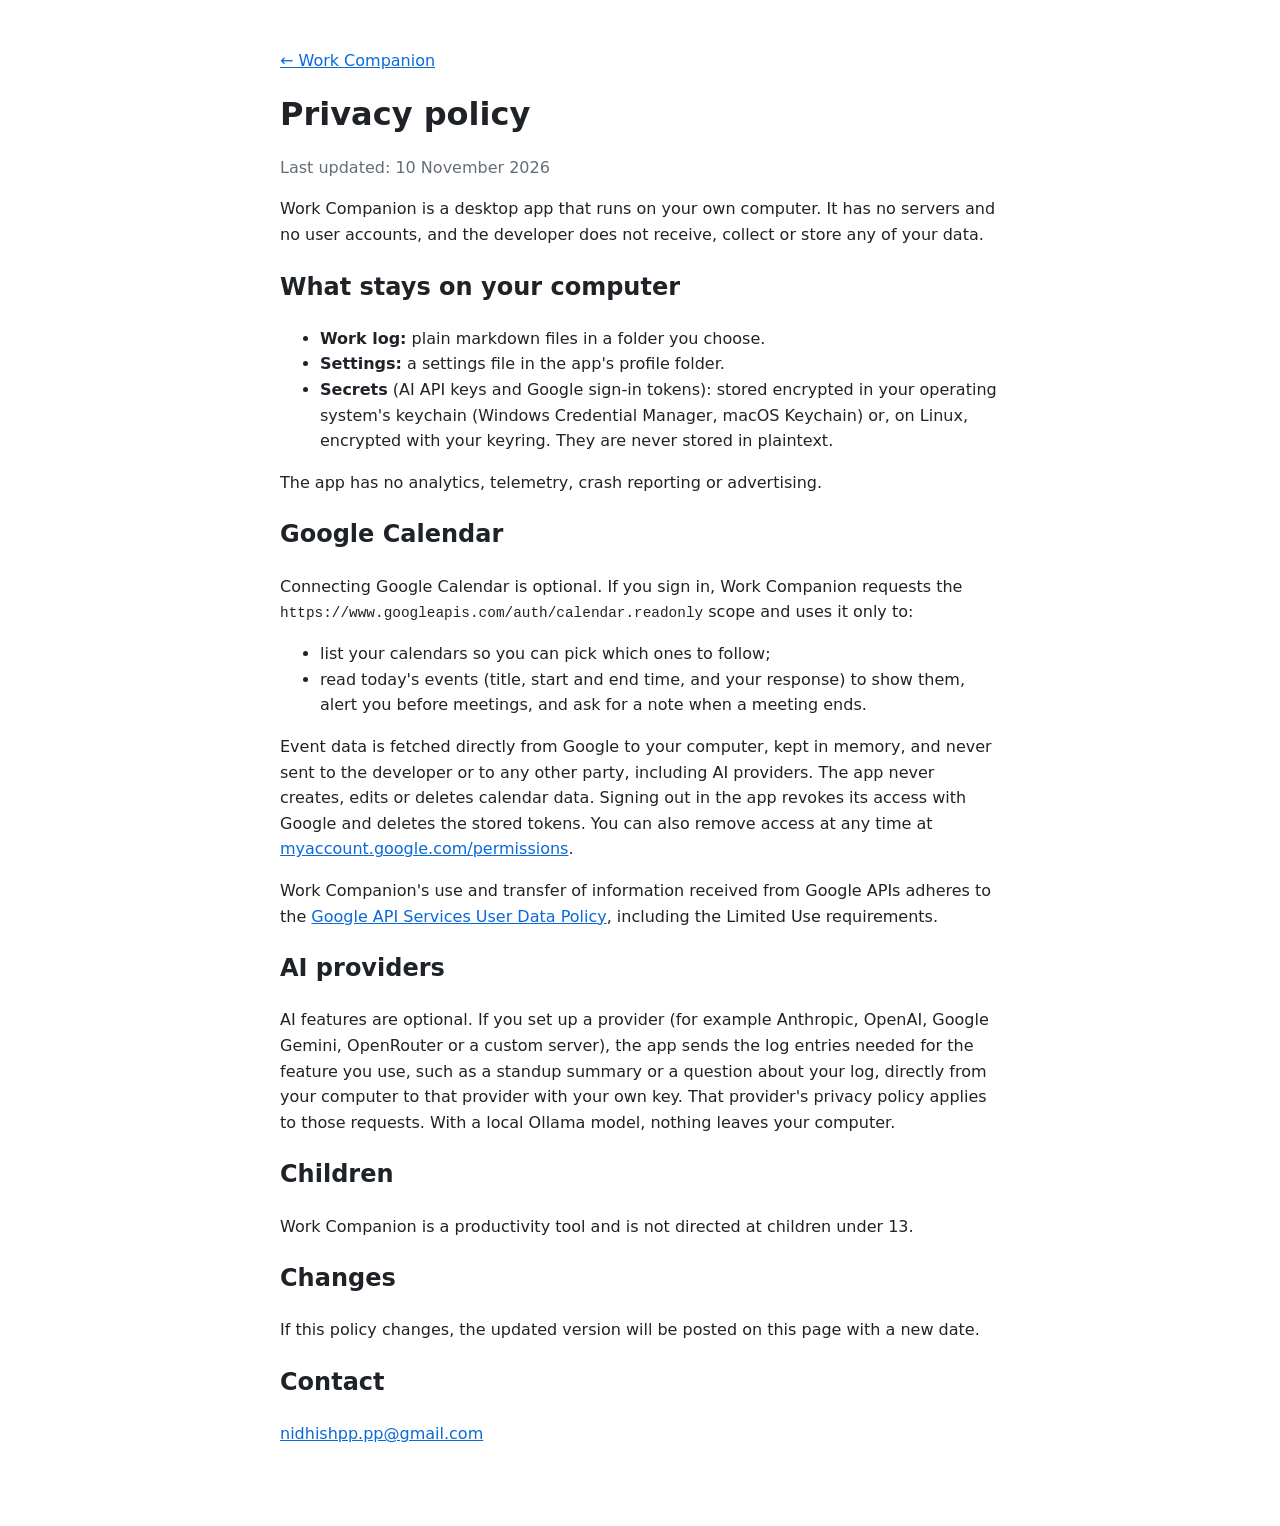
==== privacy.html @ aea735ed "Work Companion home page, privacy policy and terms Co-Authored-By: Claude Opus 5.5 <noreply@anthropi" ====
<!doctype html>
<html lang="en">
<head>
<meta charset="utf-8">
<meta name="viewport" content="width=device-width, initial-scale=1">
<title>Work Companion privacy policy</title>
<link rel="stylesheet" href="style.css">
</head>
<body>
<main>
  <p><a href="./">← Work Companion</a></p>
  <h1>Privacy policy</h1>
  <p class="muted">Last updated: 10 November 2026</p>

  <p>Work Companion is a desktop app that runs on your own computer. It has no servers and no user accounts, and the developer does not receive, collect or store any of your data.</p>

  <h2>What stays on your computer</h2>
  <ul>
    <li><strong>Work log:</strong> plain markdown files in a folder you choose.</li>
    <li><strong>Settings:</strong> a settings file in the app's profile folder.</li>
    <li><strong>Secrets</strong> (AI API keys and Google sign-in tokens): stored encrypted in your operating system's keychain (Windows Credential Manager, macOS Keychain) or, on Linux, encrypted with your keyring. They are never stored in plaintext.</li>
  </ul>
  <p>The app has no analytics, telemetry, crash reporting or advertising.</p>

  <h2>Google Calendar</h2>
  <p>Connecting Google Calendar is optional. If you sign in, Work Companion requests the <code>https://www.googleapis.com/auth/calendar.readonly</code> scope and uses it only to:</p>
  <ul>
    <li>list your calendars so you can pick which ones to follow;</li>
    <li>read today's events (title, start and end time, and your response) to show them, alert you before meetings, and ask for a note when a meeting ends.</li>
  </ul>
  <p>Event data is fetched directly from Google to your computer, kept in memory, and never sent to the developer or to any other party, including AI providers. The app never creates, edits or deletes calendar data. Signing out in the app revokes its access with Google and deletes the stored tokens. You can also remove access at any time at <a href="https://myaccount.google.com/permissions">myaccount.google.com/permissions</a>.</p>
  <p>Work Companion's use and transfer of information received from Google APIs adheres to the <a href="https://developers.google.com/terms/api-services-user-data-policy">Google API Services User Data Policy</a>, including the Limited Use requirements.</p>

  <h2>AI providers</h2>
  <p>AI features are optional. If you set up a provider (for example Anthropic, OpenAI, Google Gemini, OpenRouter or a custom server), the app sends the log entries needed for the feature you use, such as a standup summary or a question about your log, directly from your computer to that provider with your own key. That provider's privacy policy applies to those requests. With a local Ollama model, nothing leaves your computer.</p>

  <h2>Children</h2>
  <p>Work Companion is a productivity tool and is not directed at children under 13.</p>

  <h2>Changes</h2>
  <p>If this policy changes, the updated version will be posted on this page with a new date.</p>

  <h2>Contact</h2>
  <p><a href="mailto:nidhishpp.pp@gmail.com">nidhishpp.pp@gmail.com</a></p>
</main>
</body>
</html>
---- style.css ----
:root { color-scheme: light dark; --fg: #1f2328; --bg: #ffffff; --muted: #656d76; --link: #0969da; }
@media (prefers-color-scheme: dark) { :root { --fg: #e6edf3; --bg: #0d1117; --muted: #8d96a0; --link: #4493f8; } }
body { margin: 0; background: var(--bg); color: var(--fg); font: 16px/1.6 system-ui, -apple-system, "Segoe UI", sans-serif; }
main { max-width: 720px; margin: 0 auto; padding: 32px 16px 64px; }
a { color: var(--link); }
h1 { line-height: 1.2; }
code { font-size: 0.9em; overflow-wrap: anywhere; }
.muted { color: var(--muted); }
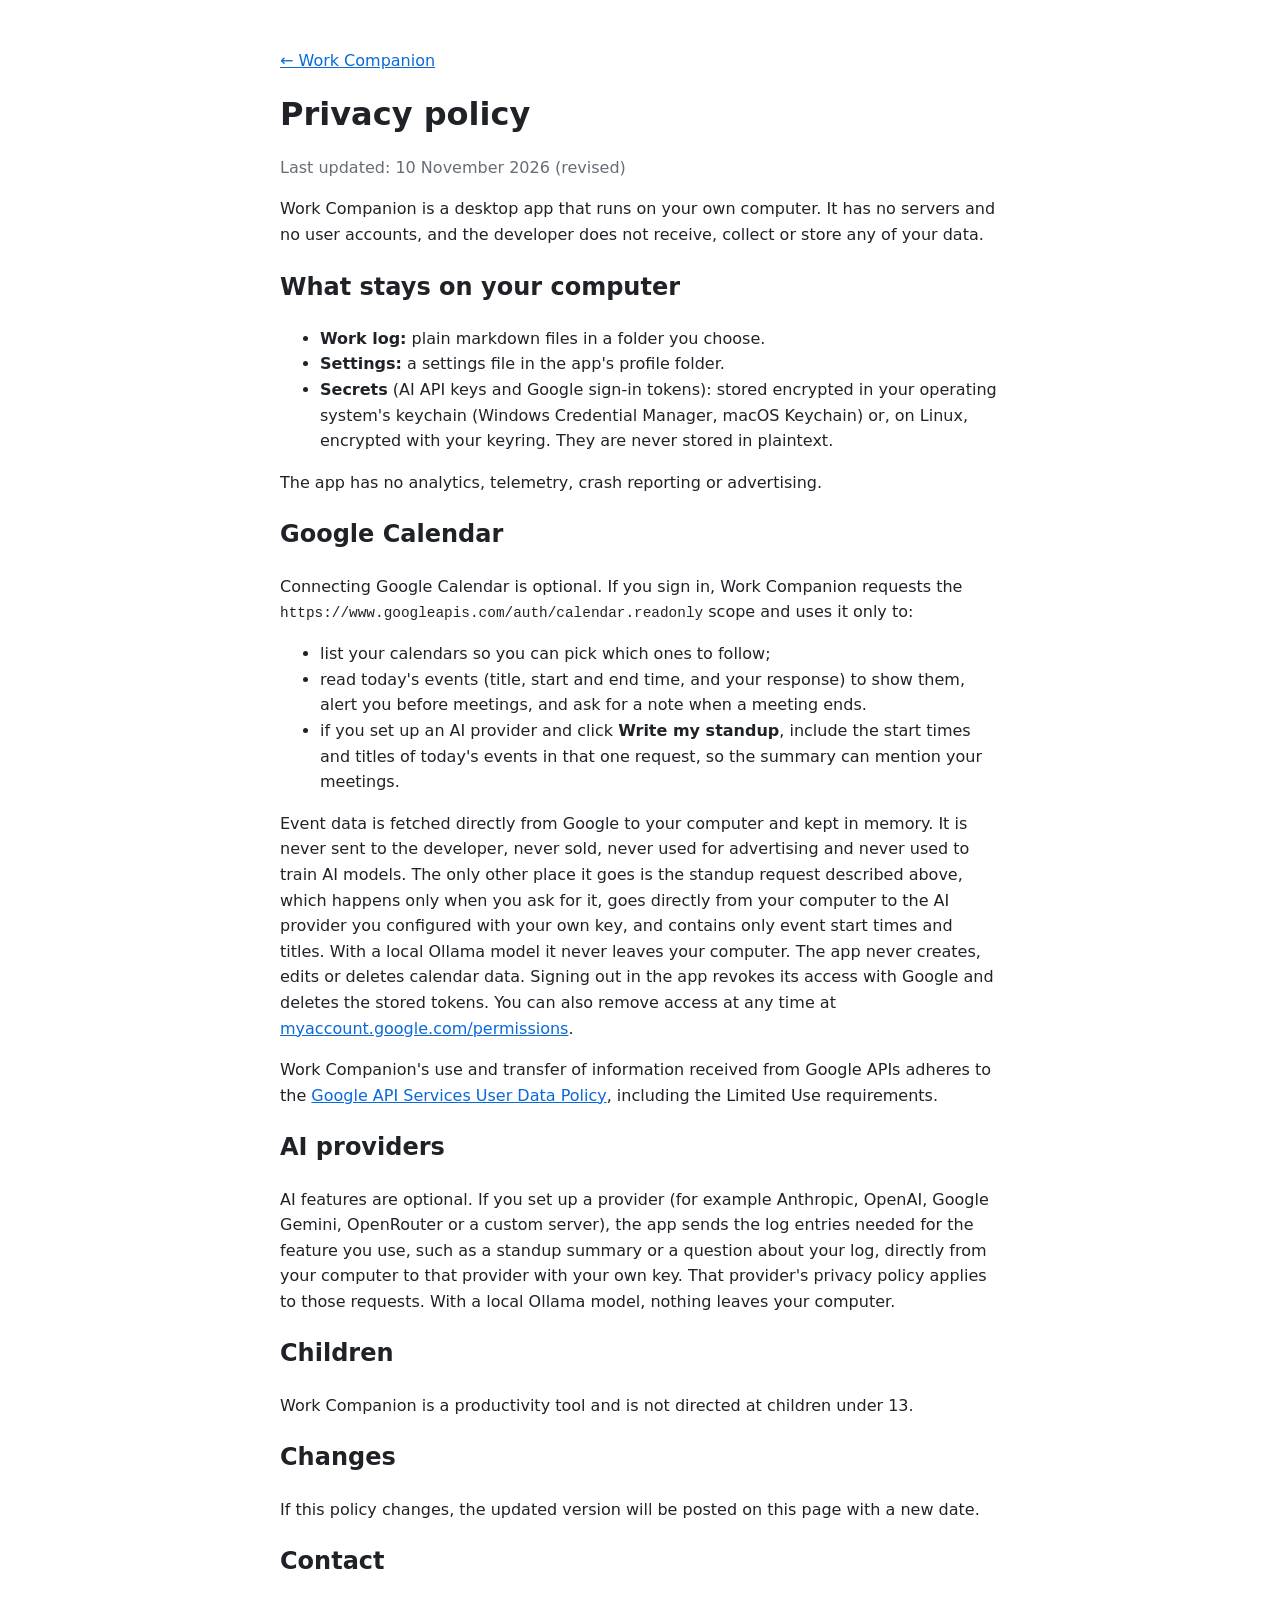
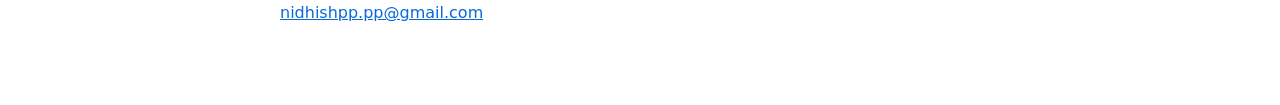
==== commit 8d2ca954: "Privacy policy: disclose meeting titles in the AI standup request" ====
--- a/privacy.html
+++ b/privacy.html
@@ -10,7 +10,7 @@
 <main>
   <p><a href="./">← Work Companion</a></p>
   <h1>Privacy policy</h1>
-  <p class="muted">Last updated: 10 November 2026</p>
+  <p class="muted">Last updated: 10 November 2026 (revised)</p>
 
   <p>Work Companion is a desktop app that runs on your own computer. It has no servers and no user accounts, and the developer does not receive, collect or store any of your data.</p>
 
@@ -27,8 +27,9 @@
   <ul>
     <li>list your calendars so you can pick which ones to follow;</li>
     <li>read today's events (title, start and end time, and your response) to show them, alert you before meetings, and ask for a note when a meeting ends.</li>
+    <li>if you set up an AI provider and click <strong>Write my standup</strong>, include the start times and titles of today's events in that one request, so the summary can mention your meetings.</li>
   </ul>
-  <p>Event data is fetched directly from Google to your computer, kept in memory, and never sent to the developer or to any other party, including AI providers. The app never creates, edits or deletes calendar data. Signing out in the app revokes its access with Google and deletes the stored tokens. You can also remove access at any time at <a href="https://myaccount.google.com/permissions">myaccount.google.com/permissions</a>.</p>
+  <p>Event data is fetched directly from Google to your computer and kept in memory. It is never sent to the developer, never sold, never used for advertising and never used to train AI models. The only other place it goes is the standup request described above, which happens only when you ask for it, goes directly from your computer to the AI provider you configured with your own key, and contains only event start times and titles. With a local Ollama model it never leaves your computer. The app never creates, edits or deletes calendar data. Signing out in the app revokes its access with Google and deletes the stored tokens. You can also remove access at any time at <a href="https://myaccount.google.com/permissions">myaccount.google.com/permissions</a>.</p>
   <p>Work Companion's use and transfer of information received from Google APIs adheres to the <a href="https://developers.google.com/terms/api-services-user-data-policy">Google API Services User Data Policy</a>, including the Limited Use requirements.</p>
 
   <h2>AI providers</h2>
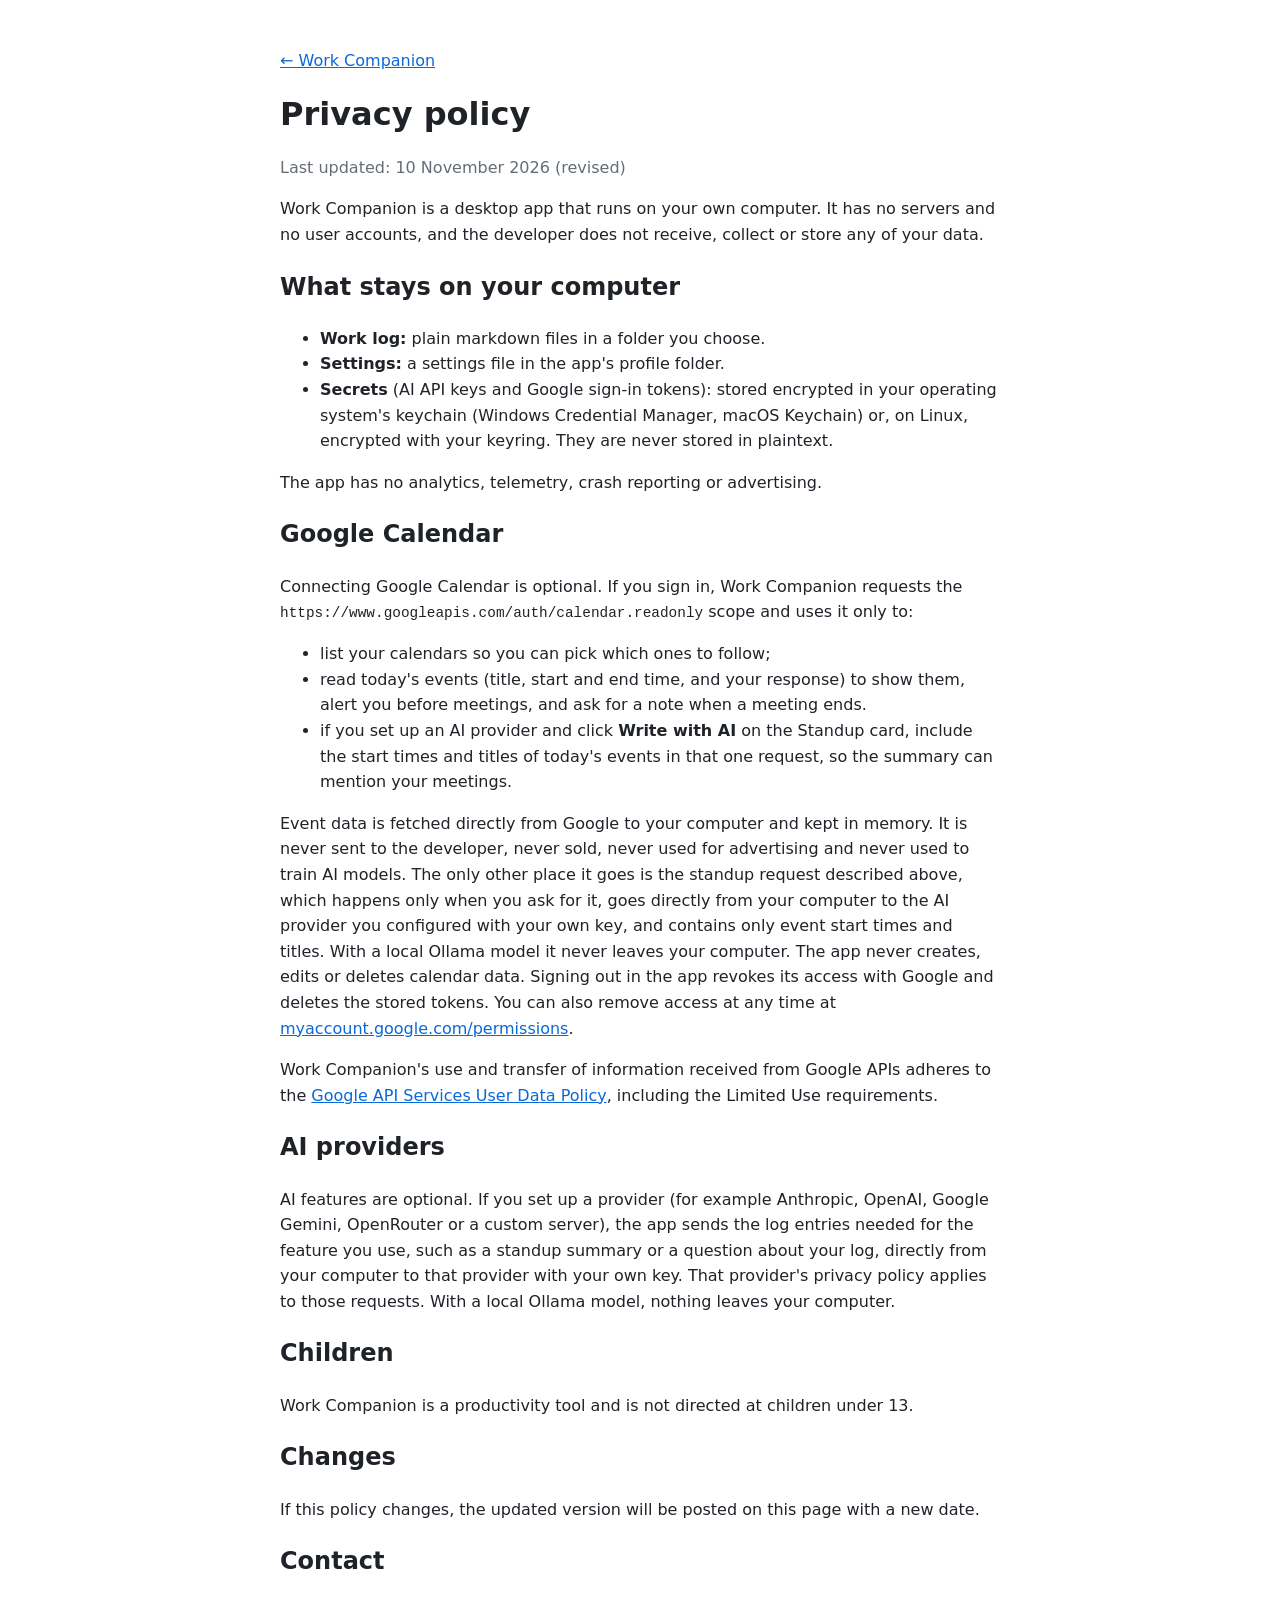
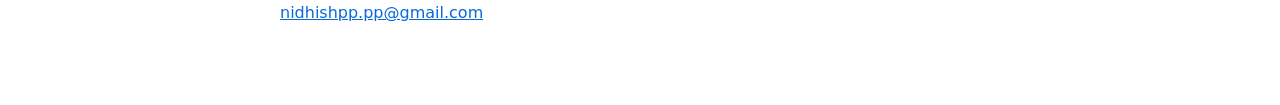
==== commit e69817bd: "Privacy policy: name the standup button correctly" ====
--- a/privacy.html
+++ b/privacy.html
@@ -27,7 +27,7 @@
   <ul>
     <li>list your calendars so you can pick which ones to follow;</li>
     <li>read today's events (title, start and end time, and your response) to show them, alert you before meetings, and ask for a note when a meeting ends.</li>
-    <li>if you set up an AI provider and click <strong>Write my standup</strong>, include the start times and titles of today's events in that one request, so the summary can mention your meetings.</li>
+    <li>if you set up an AI provider and click <strong>Write with AI</strong> on the Standup card, include the start times and titles of today's events in that one request, so the summary can mention your meetings.</li>
   </ul>
   <p>Event data is fetched directly from Google to your computer and kept in memory. It is never sent to the developer, never sold, never used for advertising and never used to train AI models. The only other place it goes is the standup request described above, which happens only when you ask for it, goes directly from your computer to the AI provider you configured with your own key, and contains only event start times and titles. With a local Ollama model it never leaves your computer. The app never creates, edits or deletes calendar data. Signing out in the app revokes its access with Google and deletes the stored tokens. You can also remove access at any time at <a href="https://myaccount.google.com/permissions">myaccount.google.com/permissions</a>.</p>
   <p>Work Companion's use and transfer of information received from Google APIs adheres to the <a href="https://developers.google.com/terms/api-services-user-data-policy">Google API Services User Data Policy</a>, including the Limited Use requirements.</p>
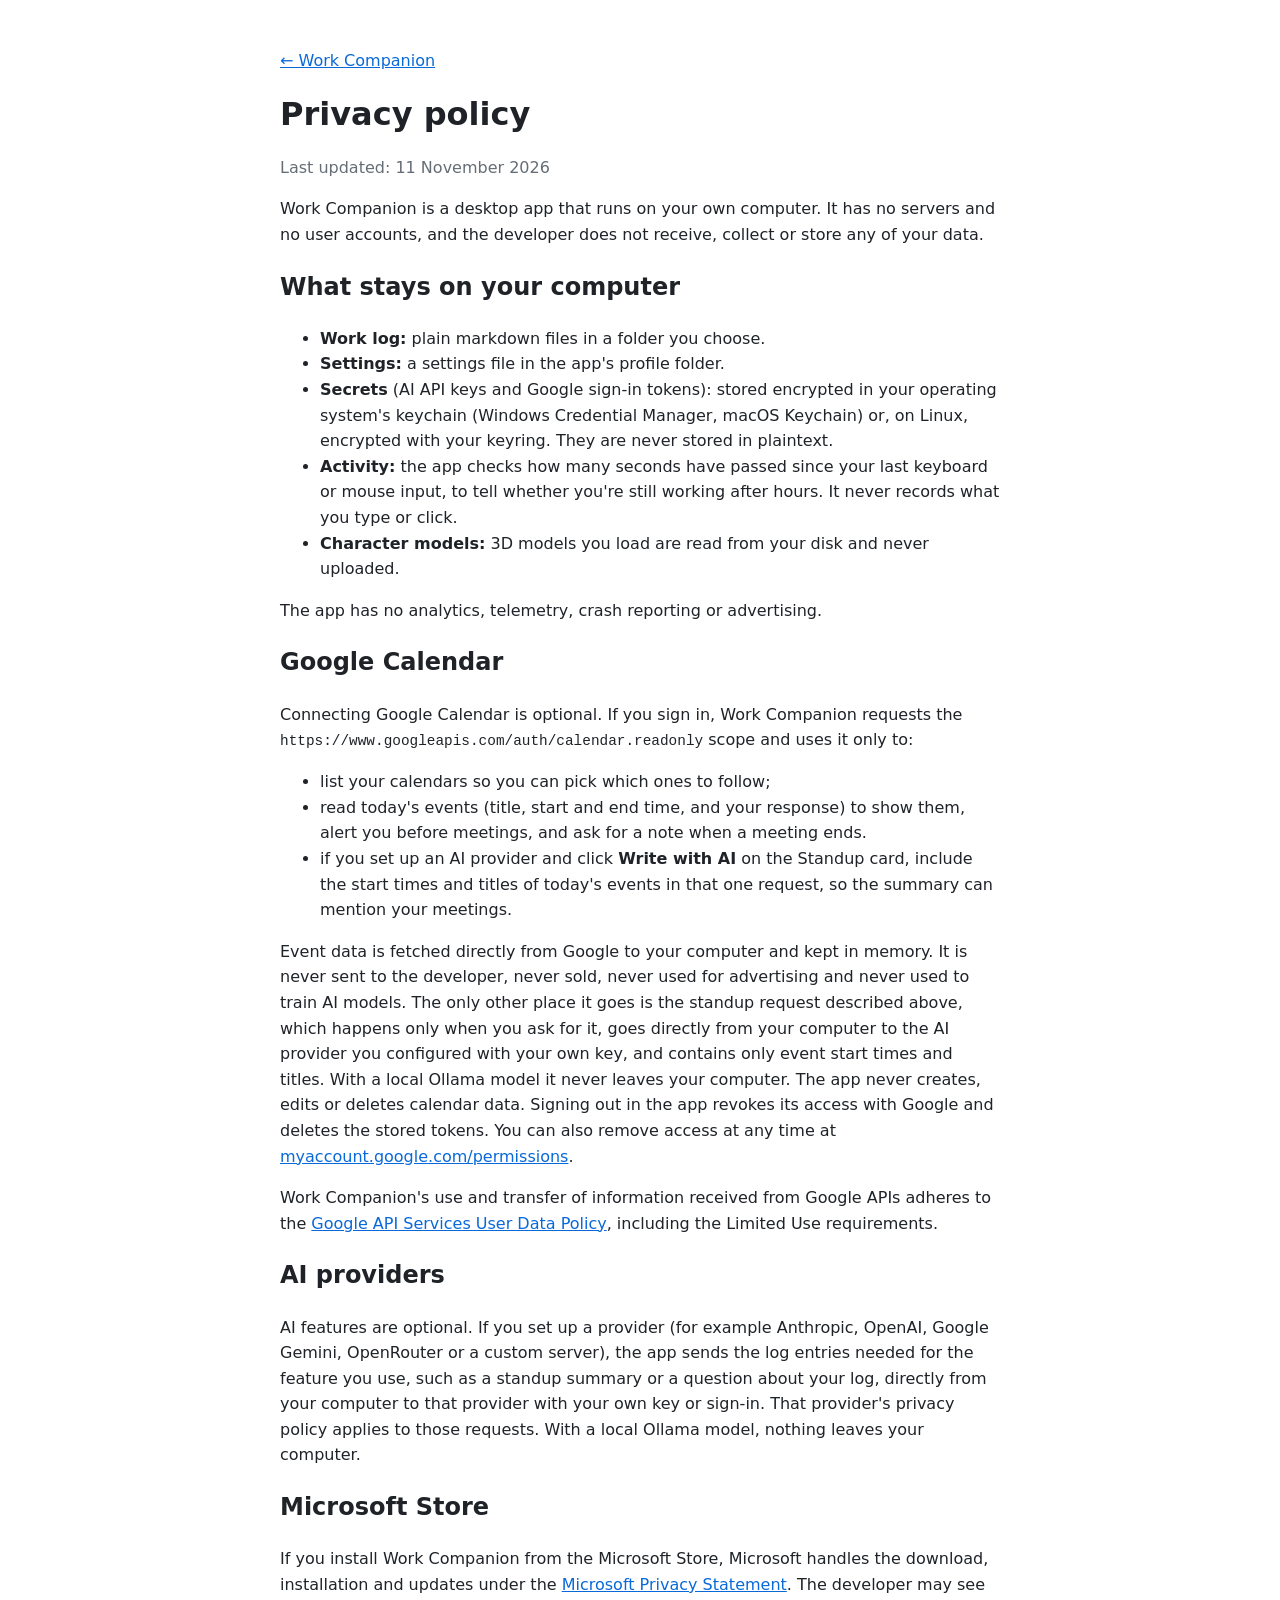
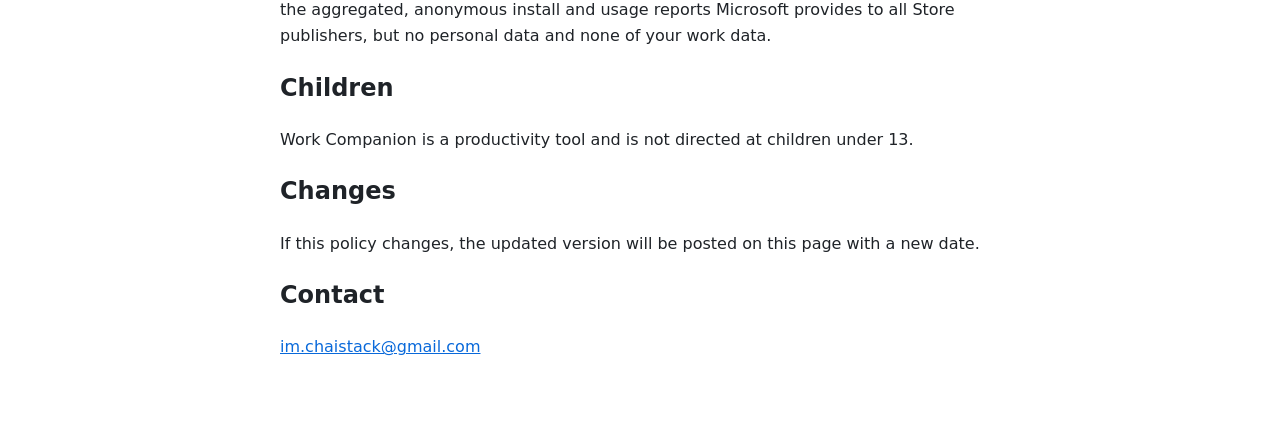
==== commit 9f9a1d90: "Privacy policy: add Microsoft Store, idle-time check and new contact" ====
--- a/privacy.html
+++ b/privacy.html
@@ -6,11 +6,12 @@
 <title>Work Companion privacy policy</title>
 <link rel="stylesheet" href="style.css">
 </head>
+
 <body>
 <main>
   <p><a href="./">← Work Companion</a></p>
   <h1>Privacy policy</h1>
-  <p class="muted">Last updated: 10 November 2026 (revised)</p>
+  <p class="muted">Last updated: 11 November 2026</p>
 
   <p>Work Companion is a desktop app that runs on your own computer. It has no servers and no user accounts, and the developer does not receive, collect or store any of your data.</p>
 
@@ -19,6 +20,8 @@
     <li><strong>Work log:</strong> plain markdown files in a folder you choose.</li>
     <li><strong>Settings:</strong> a settings file in the app's profile folder.</li>
     <li><strong>Secrets</strong> (AI API keys and Google sign-in tokens): stored encrypted in your operating system's keychain (Windows Credential Manager, macOS Keychain) or, on Linux, encrypted with your keyring. They are never stored in plaintext.</li>
+    <li><strong>Activity:</strong> the app checks how many seconds have passed since your last keyboard or mouse input, to tell whether you're still working after hours. It never records what you type or click.</li>
+    <li><strong>Character models:</strong> 3D models you load are read from your disk and never uploaded.</li>
   </ul>
   <p>The app has no analytics, telemetry, crash reporting or advertising.</p>
 
@@ -30,10 +33,14 @@
     <li>if you set up an AI provider and click <strong>Write with AI</strong> on the Standup card, include the start times and titles of today's events in that one request, so the summary can mention your meetings.</li>
   </ul>
   <p>Event data is fetched directly from Google to your computer and kept in memory. It is never sent to the developer, never sold, never used for advertising and never used to train AI models. The only other place it goes is the standup request described above, which happens only when you ask for it, goes directly from your computer to the AI provider you configured with your own key, and contains only event start times and titles. With a local Ollama model it never leaves your computer. The app never creates, edits or deletes calendar data. Signing out in the app revokes its access with Google and deletes the stored tokens. You can also remove access at any time at <a href="https://myaccount.google.com/permissions">myaccount.google.com/permissions</a>.</p>
+
   <p>Work Companion's use and transfer of information received from Google APIs adheres to the <a href="https://developers.google.com/terms/api-services-user-data-policy">Google API Services User Data Policy</a>, including the Limited Use requirements.</p>
 
   <h2>AI providers</h2>
-  <p>AI features are optional. If you set up a provider (for example Anthropic, OpenAI, Google Gemini, OpenRouter or a custom server), the app sends the log entries needed for the feature you use, such as a standup summary or a question about your log, directly from your computer to that provider with your own key. That provider's privacy policy applies to those requests. With a local Ollama model, nothing leaves your computer.</p>
+  <p>AI features are optional. If you set up a provider (for example Anthropic, OpenAI, Google Gemini, OpenRouter or a custom server), the app sends the log entries needed for the feature you use, such as a standup summary or a question about your log, directly from your computer to that provider with your own key or sign-in. That provider's privacy policy applies to those requests. With a local Ollama model, nothing leaves your computer.</p>
+
+  <h2>Microsoft Store</h2>
+  <p>If you install Work Companion from the Microsoft Store, Microsoft handles the download, installation and updates under the <a href="https://privacy.microsoft.com/privacystatement">Microsoft Privacy Statement</a>. The developer may see the aggregated, anonymous install and usage reports Microsoft provides to all Store publishers, but no personal data and none of your work data.</p>
 
   <h2>Children</h2>
   <p>Work Companion is a productivity tool and is not directed at children under 13.</p>
@@ -42,7 +49,7 @@
   <p>If this policy changes, the updated version will be posted on this page with a new date.</p>
 
   <h2>Contact</h2>
-  <p><a href="mailto:nidhishpp.pp@gmail.com">nidhishpp.pp@gmail.com</a></p>
+  <p><a href="mailto:im.chaistack@gmail.com">im.chaistack@gmail.com</a></p>
 </main>
 </body>
 </html>
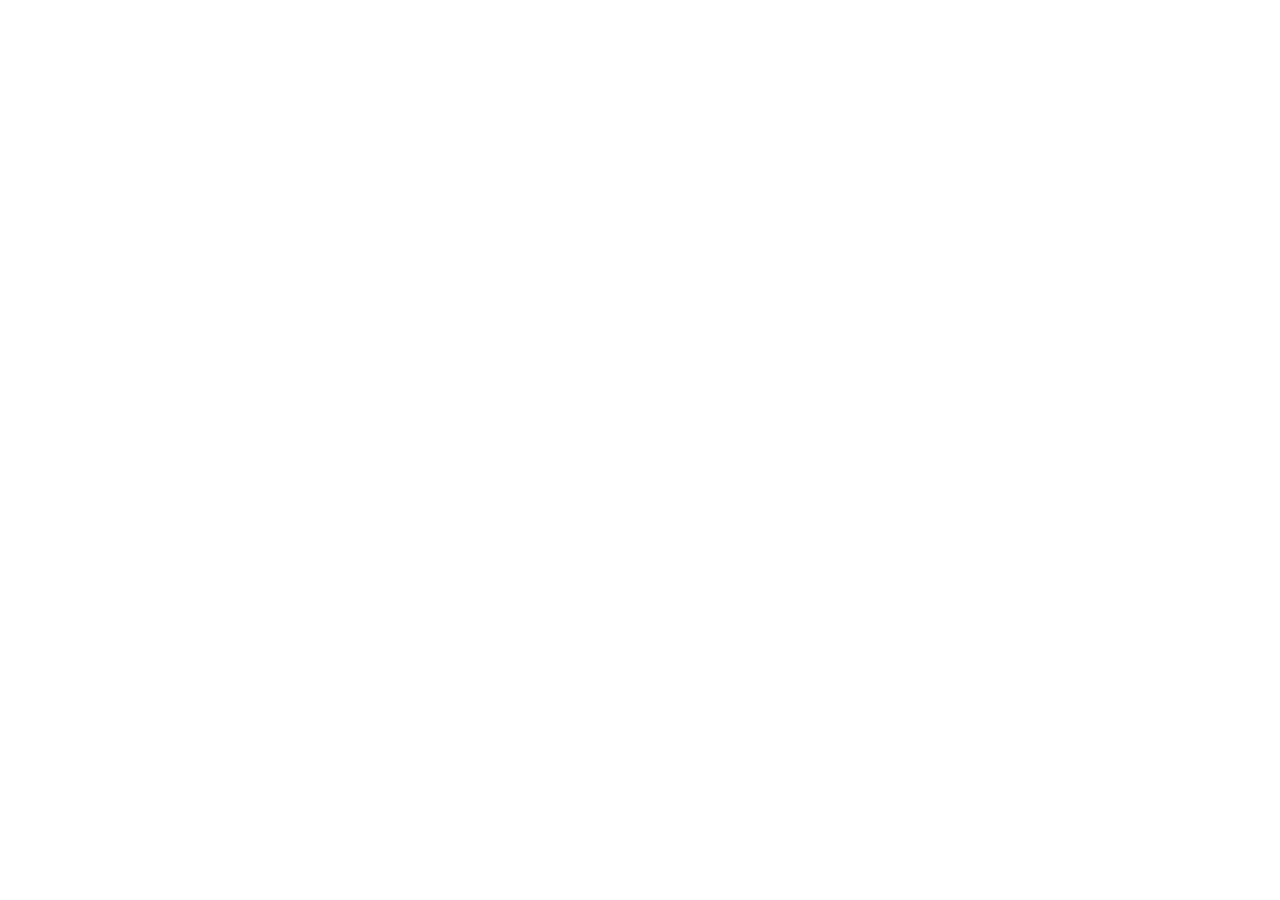
==== commit f8e186ad: "Redirect old Work Companion URLs to workcompanion.chaistack.in" ====
--- a/privacy.html
+++ b/privacy.html
@@ -2,54 +2,12 @@
 <html lang="en">
 <head>
 <meta charset="utf-8">
-<meta name="viewport" content="width=device-width, initial-scale=1">
-<title>Work Companion privacy policy</title>
-<link rel="stylesheet" href="style.css">
+<title>Moved to workcompanion.chaistack.in</title>
+<link rel="canonical" href="https://workcompanion.chaistack.in/privacy.html">
+<meta http-equiv="refresh" content="0; url=https://workcompanion.chaistack.in/privacy.html">
+<meta name="robots" content="noindex">
 </head>
-
 <body>
-<main>
-  <p><a href="./">← Work Companion</a></p>
-  <h1>Privacy policy</h1>
-  <p class="muted">Last updated: 11 November 2026</p>
-
-  <p>Work Companion is a desktop app that runs on your own computer. It has no servers and no user accounts, and the developer does not receive, collect or store any of your data.</p>
-
-  <h2>What stays on your computer</h2>
-  <ul>
-    <li><strong>Work log:</strong> plain markdown files in a folder you choose.</li>
-    <li><strong>Settings:</strong> a settings file in the app's profile folder.</li>
-    <li><strong>Secrets</strong> (AI API keys and Google sign-in tokens): stored encrypted in your operating system's keychain (Windows Credential Manager, macOS Keychain) or, on Linux, encrypted with your keyring. They are never stored in plaintext.</li>
-    <li><strong>Activity:</strong> the app checks how many seconds have passed since your last keyboard or mouse input, to tell whether you're still working after hours. It never records what you type or click.</li>
-    <li><strong>Character models:</strong> 3D models you load are read from your disk and never uploaded.</li>
-  </ul>
-  <p>The app has no analytics, telemetry, crash reporting or advertising.</p>
-
-  <h2>Google Calendar</h2>
-  <p>Connecting Google Calendar is optional. If you sign in, Work Companion requests the <code>https://www.googleapis.com/auth/calendar.readonly</code> scope and uses it only to:</p>
-  <ul>
-    <li>list your calendars so you can pick which ones to follow;</li>
-    <li>read today's events (title, start and end time, and your response) to show them, alert you before meetings, and ask for a note when a meeting ends.</li>
-    <li>if you set up an AI provider and click <strong>Write with AI</strong> on the Standup card, include the start times and titles of today's events in that one request, so the summary can mention your meetings.</li>
-  </ul>
-  <p>Event data is fetched directly from Google to your computer and kept in memory. It is never sent to the developer, never sold, never used for advertising and never used to train AI models. The only other place it goes is the standup request described above, which happens only when you ask for it, goes directly from your computer to the AI provider you configured with your own key, and contains only event start times and titles. With a local Ollama model it never leaves your computer. The app never creates, edits or deletes calendar data. Signing out in the app revokes its access with Google and deletes the stored tokens. You can also remove access at any time at <a href="https://myaccount.google.com/permissions">myaccount.google.com/permissions</a>.</p>
-
-  <p>Work Companion's use and transfer of information received from Google APIs adheres to the <a href="https://developers.google.com/terms/api-services-user-data-policy">Google API Services User Data Policy</a>, including the Limited Use requirements.</p>
-
-  <h2>AI providers</h2>
-  <p>AI features are optional. If you set up a provider (for example Anthropic, OpenAI, Google Gemini, OpenRouter or a custom server), the app sends the log entries needed for the feature you use, such as a standup summary or a question about your log, directly from your computer to that provider with your own key or sign-in. That provider's privacy policy applies to those requests. With a local Ollama model, nothing leaves your computer.</p>
-
-  <h2>Microsoft Store</h2>
-  <p>If you install Work Companion from the Microsoft Store, Microsoft handles the download, installation and updates under the <a href="https://privacy.microsoft.com/privacystatement">Microsoft Privacy Statement</a>. The developer may see the aggregated, anonymous install and usage reports Microsoft provides to all Store publishers, but no personal data and none of your work data.</p>
-
-  <h2>Children</h2>
-  <p>Work Companion is a productivity tool and is not directed at children under 13.</p>
-
-  <h2>Changes</h2>
-  <p>If this policy changes, the updated version will be posted on this page with a new date.</p>
-
-  <h2>Contact</h2>
-  <p><a href="mailto:im.chaistack@gmail.com">im.chaistack@gmail.com</a></p>
-</main>
+<p>Work Companion has moved to <a href="https://workcompanion.chaistack.in/privacy.html">workcompanion.chaistack.in/privacy.html</a>.</p>
 </body>
 </html>
